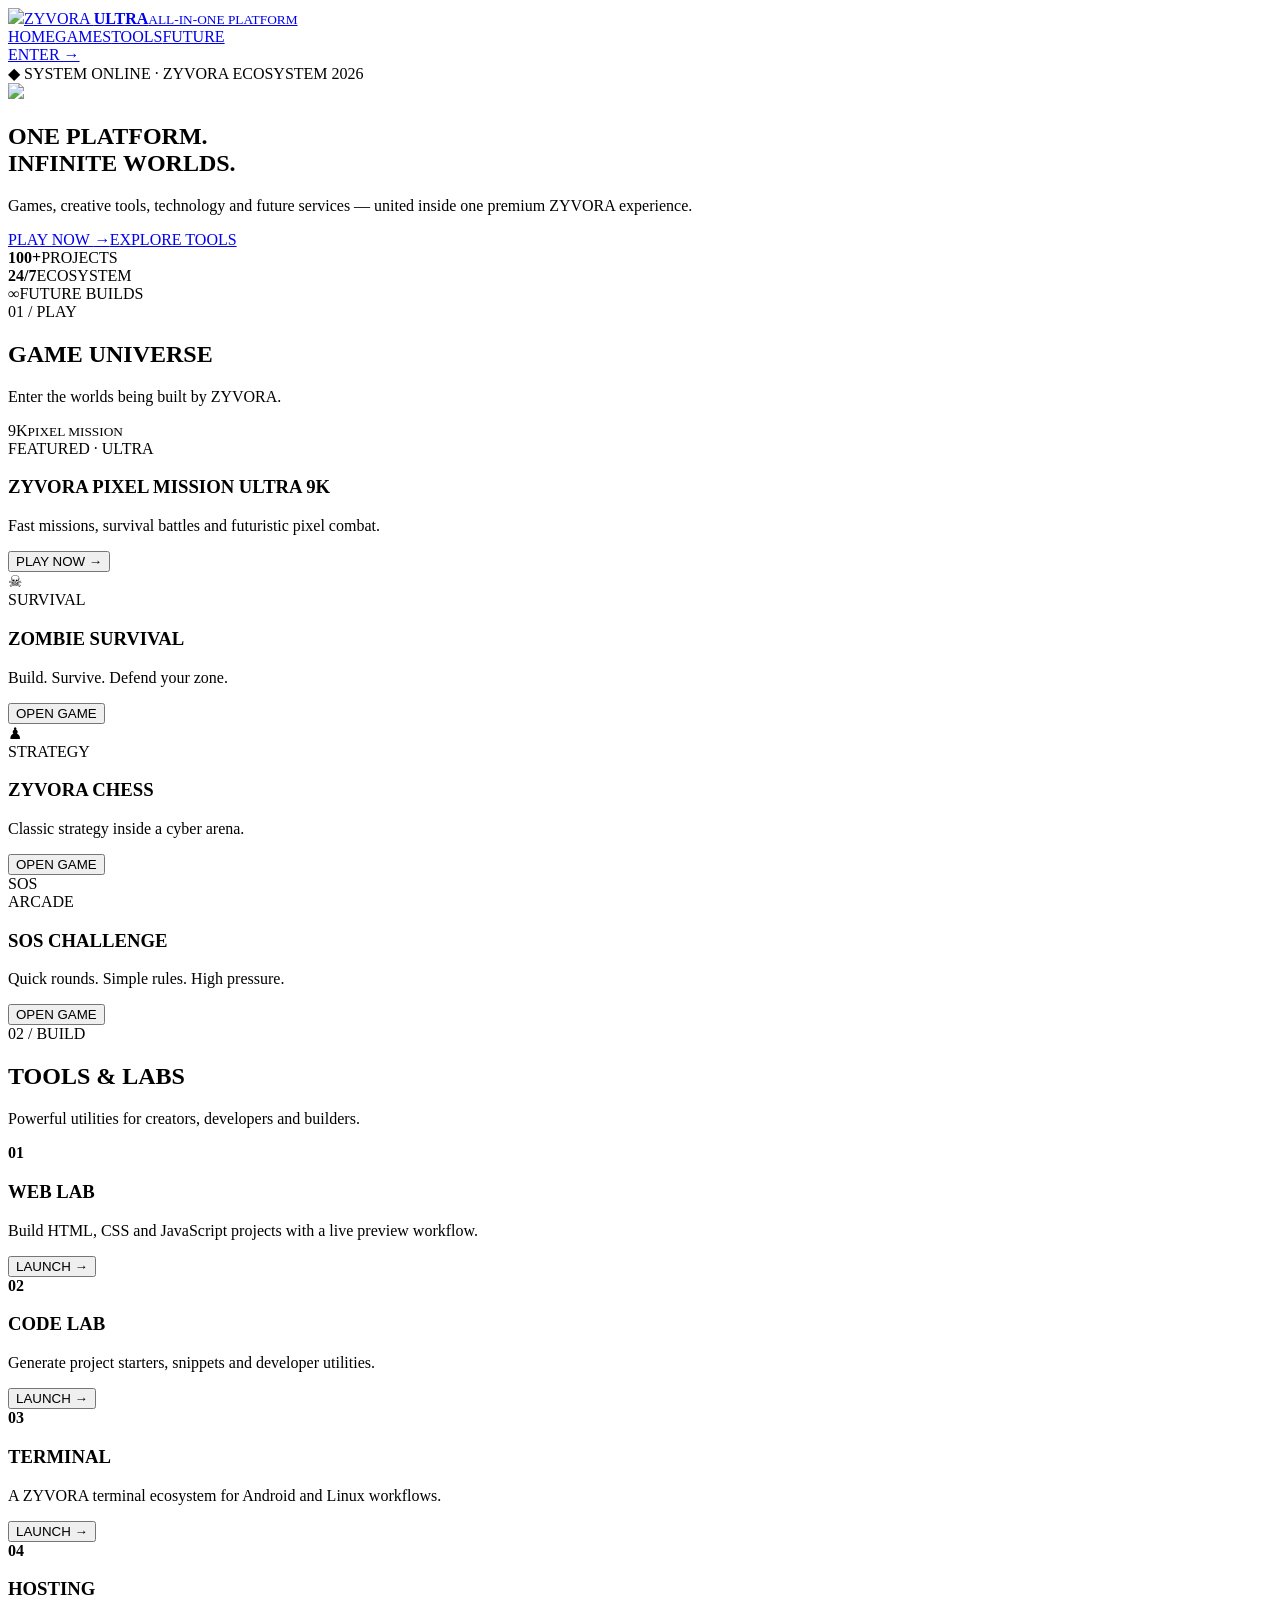
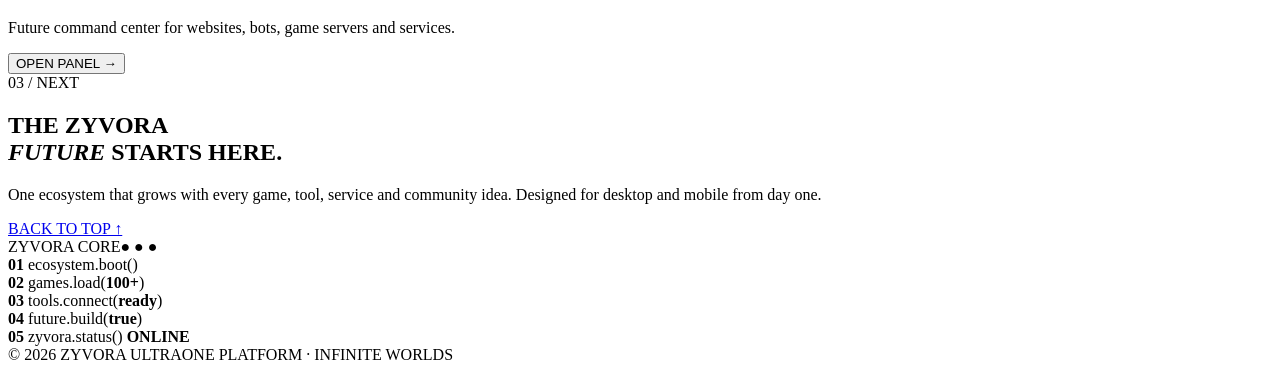
==== index.html @ 840ef097 "Build new ZYVORA ULTRA all-in-one website" ====
<!doctype html>
<html lang="en">
<head>
<meta charset="utf-8"><meta name="viewport" content="width=device-width,initial-scale=1">
<meta name="theme-color" content="#05070d"><meta name="description" content="ZYVORA ULTRA — All-in-One gaming, tools and technology platform.">
<title>ZYVORA ULTRA — ALL-IN-ONE</title>
<link rel="icon" href="logo.svg" type="image/svg+xml"><link rel="stylesheet" href="style.css"><script src="app.js" defer></script>
</head>
<body>
<div class="noise"></div><div class="orb orb1"></div><div class="orb orb2"></div>
<header class="nav"><a class="brand" href="#home"><img src="logo.svg"><span>ZYVORA <b>ULTRA</b><small>ALL-IN-ONE PLATFORM</small></span></a><nav><a href="#home">HOME</a><a href="#games">GAMES</a><a href="#tools">TOOLS</a><a href="#future">FUTURE</a></nav><a class="navbtn" href="#games">ENTER →</a></header>
<main id="home">
<section class="hero"><div class="eyebrow">◆ SYSTEM ONLINE · ZYVORA ECOSYSTEM 2026</div><div class="hero-logo"><img src="logo.svg"></div><h1>ONE PLATFORM.<br><span>INFINITE WORLDS.</span></h1><p>Games, creative tools, technology and future services — united inside one premium ZYVORA experience.</p><div class="actions"><a class="btn primary" href="#games">PLAY NOW <i>→</i></a><a class="btn secondary" href="#tools">EXPLORE TOOLS</a></div><div class="stats"><div><b>100+</b><span>PROJECTS</span></div><div><b>24/7</b><span>ECOSYSTEM</span></div><div><b>∞</b><span>FUTURE BUILDS</span></div></div></section>
<section id="games" class="section"><div class="section-head"><span>01 / PLAY</span><h2>GAME UNIVERSE</h2><p>Enter the worlds being built by ZYVORA.</p></div><div class="gamegrid">
<article class="game featured"><div class="gameart"><span>9K</span><small>PIXEL MISSION</small></div><div class="tag">FEATURED · ULTRA</div><h3>ZYVORA PIXEL MISSION ULTRA 9K</h3><p>Fast missions, survival battles and futuristic pixel combat.</p><button data-toast="Pixel Mission is coming online soon.">PLAY NOW →</button></article>
<article class="game"><div class="icon">☠</div><div class="tag">SURVIVAL</div><h3>ZOMBIE SURVIVAL</h3><p>Build. Survive. Defend your zone.</p><button data-toast="Zombie Survival module ready.">OPEN GAME</button></article>
<article class="game"><div class="icon">♟</div><div class="tag">STRATEGY</div><h3>ZYVORA CHESS</h3><p>Classic strategy inside a cyber arena.</p><button data-toast="Chess arena is being prepared.">OPEN GAME</button></article>
<article class="game"><div class="icon">SOS</div><div class="tag">ARCADE</div><h3>SOS CHALLENGE</h3><p>Quick rounds. Simple rules. High pressure.</p><button data-toast="SOS Challenge is coming soon.">OPEN GAME</button></article>
</div></section>
<section id="tools" class="section"><div class="section-head"><span>02 / BUILD</span><h2>TOOLS & LABS</h2><p>Powerful utilities for creators, developers and builders.</p></div><div class="toolgrid"><article><b>01</b><h3>WEB LAB</h3><p>Build HTML, CSS and JavaScript projects with a live preview workflow.</p><button data-toast="Web Lab module ready.">LAUNCH →</button></article><article><b>02</b><h3>CODE LAB</h3><p>Generate project starters, snippets and developer utilities.</p><button data-toast="Code Lab module ready.">LAUNCH →</button></article><article><b>03</b><h3>TERMINAL</h3><p>A ZYVORA terminal ecosystem for Android and Linux workflows.</p><button data-toast="ZYVORA Terminal module ready.">LAUNCH →</button></article><article><b>04</b><h3>HOSTING</h3><p>Future command center for websites, bots, game servers and services.</p><button data-toast="Hosting Command Center is coming soon.">OPEN PANEL →</button></article></div></section>
<section id="future" class="section future"><div class="futurecopy"><span>03 / NEXT</span><h2>THE ZYVORA<br><em>FUTURE</em> STARTS HERE.</h2><p>One ecosystem that grows with every game, tool, service and community idea. Designed for desktop and mobile from day one.</p><a class="btn primary" href="#home">BACK TO TOP ↑</a></div><div class="terminalcard"><div class="termhead"><span>ZYVORA CORE</span><i>● ● ●</i></div><div class="termline"><b>01</b> ecosystem.boot()</div><div class="termline"><b>02</b> games.load(<strong>100+</strong>)</div><div class="termline"><b>03</b> tools.connect(<strong>ready</strong>)</div><div class="termline"><b>04</b> future.build(<strong>true</strong>)</div><div class="termline active"><b>05</b> zyvora.status() <strong>ONLINE</strong></div></div></section>
</main>
<footer><span>© 2026 ZYVORA ULTRA</span><span>ONE PLATFORM · INFINITE WORLDS</span></footer>
<div id="toast" class="toast"></div>
</body></html>
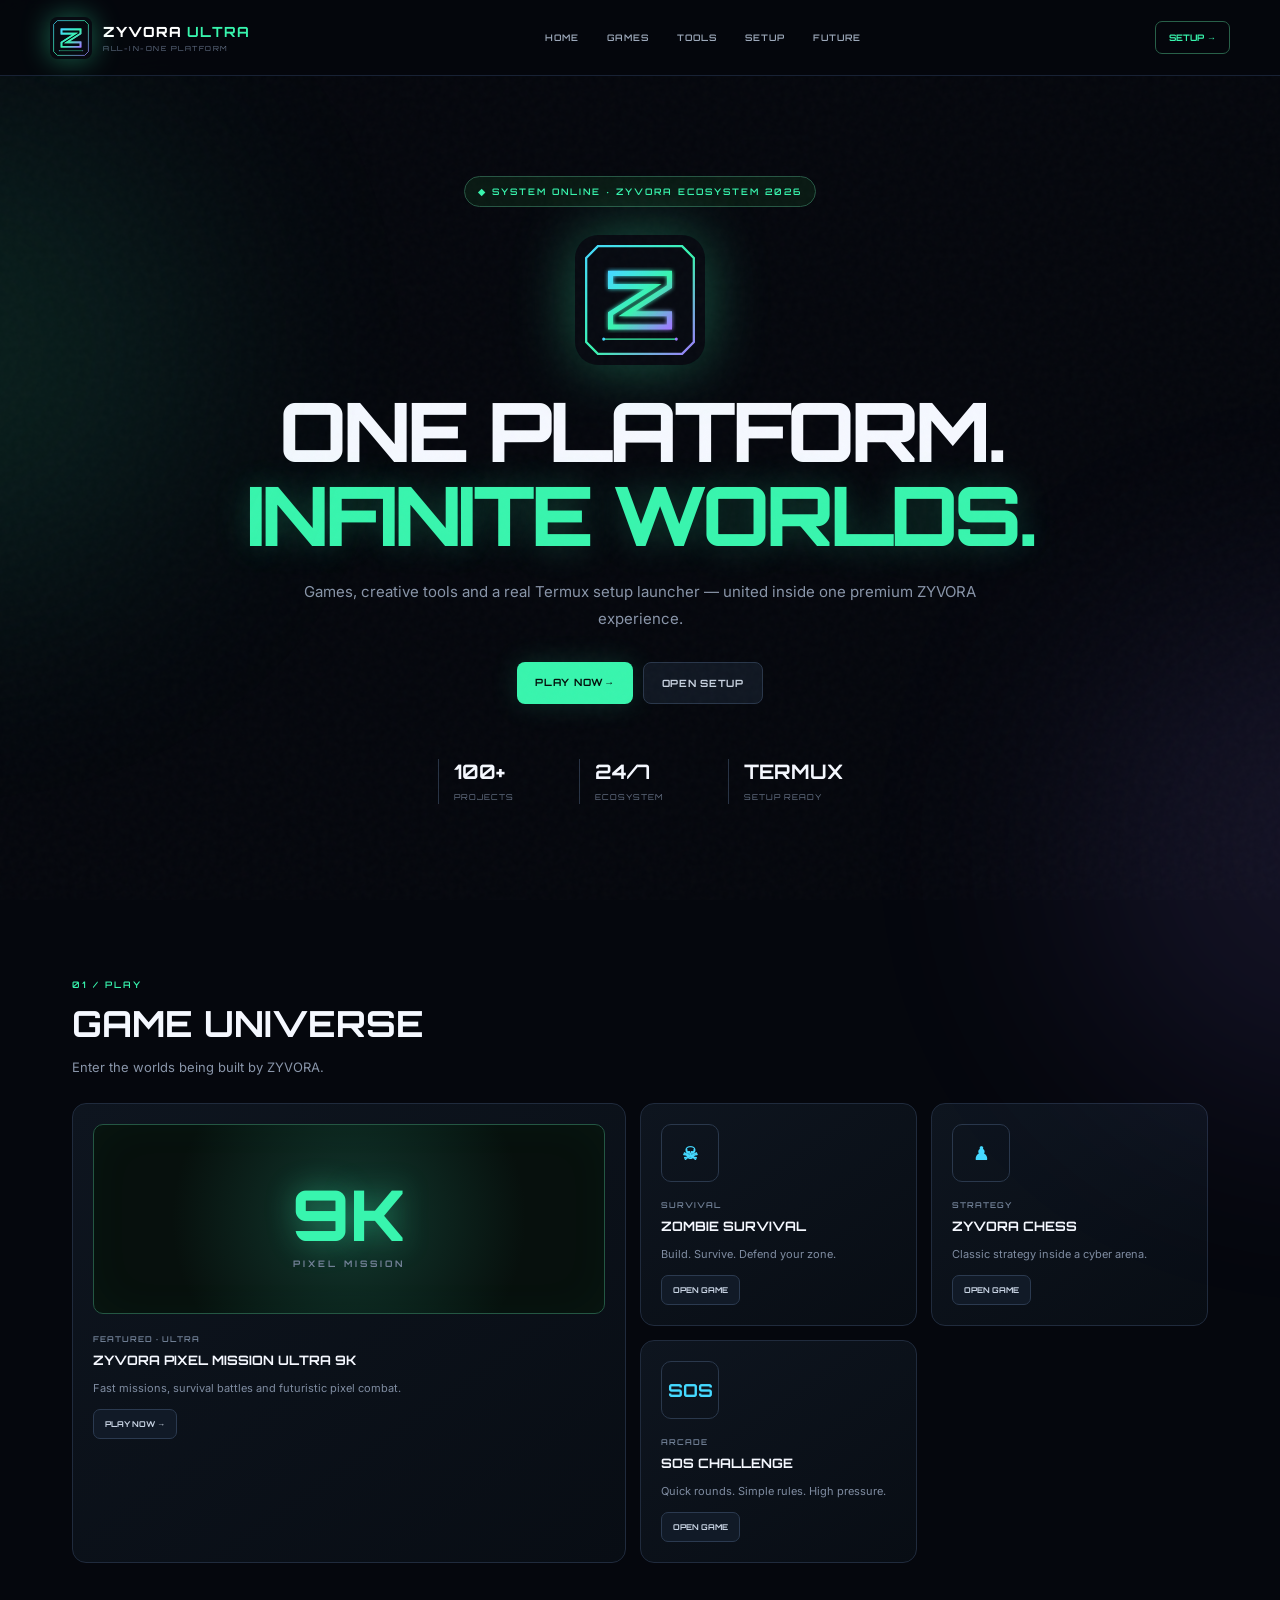
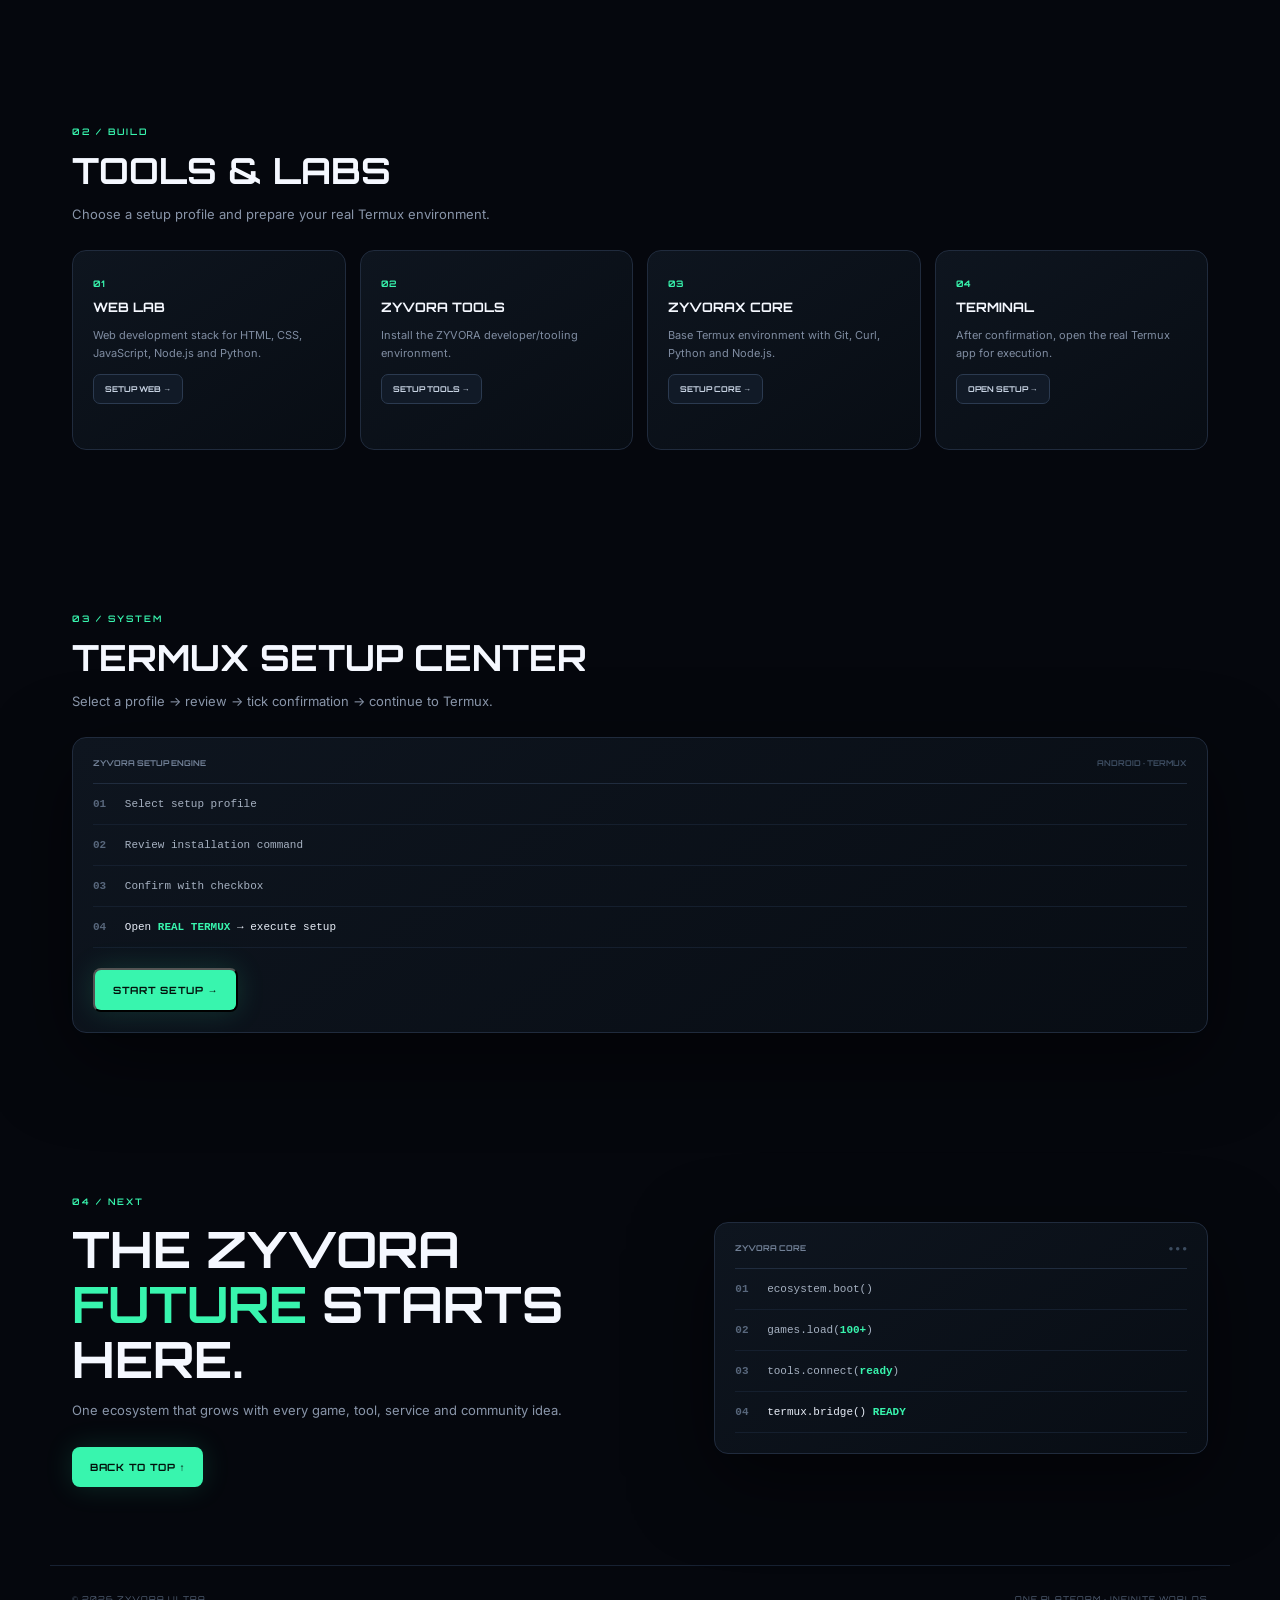
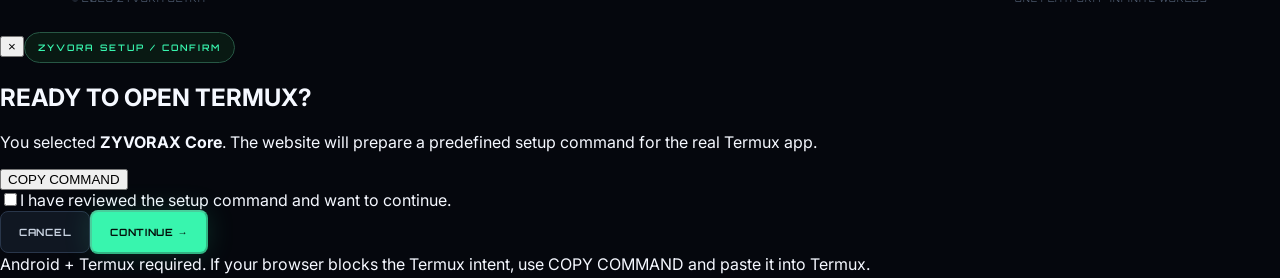
==== commit fb4d74ea: "Add Termux setup wizard and confirmation UI" ====
--- a/index.html
+++ b/index.html
@@ -1,25 +1 @@
-<!doctype html>
-<html lang="en">
-<head>
-<meta charset="utf-8"><meta name="viewport" content="width=device-width,initial-scale=1">
-<meta name="theme-color" content="#05070d"><meta name="description" content="ZYVORA ULTRA — All-in-One gaming, tools and technology platform.">
-<title>ZYVORA ULTRA — ALL-IN-ONE</title>
-<link rel="icon" href="logo.svg" type="image/svg+xml"><link rel="stylesheet" href="style.css"><script src="app.js" defer></script>
-</head>
-<body>
-<div class="noise"></div><div class="orb orb1"></div><div class="orb orb2"></div>
-<header class="nav"><a class="brand" href="#home"><img src="logo.svg"><span>ZYVORA <b>ULTRA</b><small>ALL-IN-ONE PLATFORM</small></span></a><nav><a href="#home">HOME</a><a href="#games">GAMES</a><a href="#tools">TOOLS</a><a href="#future">FUTURE</a></nav><a class="navbtn" href="#games">ENTER →</a></header>
-<main id="home">
-<section class="hero"><div class="eyebrow">◆ SYSTEM ONLINE · ZYVORA ECOSYSTEM 2026</div><div class="hero-logo"><img src="logo.svg"></div><h1>ONE PLATFORM.<br><span>INFINITE WORLDS.</span></h1><p>Games, creative tools, technology and future services — united inside one premium ZYVORA experience.</p><div class="actions"><a class="btn primary" href="#games">PLAY NOW <i>→</i></a><a class="btn secondary" href="#tools">EXPLORE TOOLS</a></div><div class="stats"><div><b>100+</b><span>PROJECTS</span></div><div><b>24/7</b><span>ECOSYSTEM</span></div><div><b>∞</b><span>FUTURE BUILDS</span></div></div></section>
-<section id="games" class="section"><div class="section-head"><span>01 / PLAY</span><h2>GAME UNIVERSE</h2><p>Enter the worlds being built by ZYVORA.</p></div><div class="gamegrid">
-<article class="game featured"><div class="gameart"><span>9K</span><small>PIXEL MISSION</small></div><div class="tag">FEATURED · ULTRA</div><h3>ZYVORA PIXEL MISSION ULTRA 9K</h3><p>Fast missions, survival battles and futuristic pixel combat.</p><button data-toast="Pixel Mission is coming online soon.">PLAY NOW →</button></article>
-<article class="game"><div class="icon">☠</div><div class="tag">SURVIVAL</div><h3>ZOMBIE SURVIVAL</h3><p>Build. Survive. Defend your zone.</p><button data-toast="Zombie Survival module ready.">OPEN GAME</button></article>
-<article class="game"><div class="icon">♟</div><div class="tag">STRATEGY</div><h3>ZYVORA CHESS</h3><p>Classic strategy inside a cyber arena.</p><button data-toast="Chess arena is being prepared.">OPEN GAME</button></article>
-<article class="game"><div class="icon">SOS</div><div class="tag">ARCADE</div><h3>SOS CHALLENGE</h3><p>Quick rounds. Simple rules. High pressure.</p><button data-toast="SOS Challenge is coming soon.">OPEN GAME</button></article>
-</div></section>
-<section id="tools" class="section"><div class="section-head"><span>02 / BUILD</span><h2>TOOLS & LABS</h2><p>Powerful utilities for creators, developers and builders.</p></div><div class="toolgrid"><article><b>01</b><h3>WEB LAB</h3><p>Build HTML, CSS and JavaScript projects with a live preview workflow.</p><button data-toast="Web Lab module ready.">LAUNCH →</button></article><article><b>02</b><h3>CODE LAB</h3><p>Generate project starters, snippets and developer utilities.</p><button data-toast="Code Lab module ready.">LAUNCH →</button></article><article><b>03</b><h3>TERMINAL</h3><p>A ZYVORA terminal ecosystem for Android and Linux workflows.</p><button data-toast="ZYVORA Terminal module ready.">LAUNCH →</button></article><article><b>04</b><h3>HOSTING</h3><p>Future command center for websites, bots, game servers and services.</p><button data-toast="Hosting Command Center is coming soon.">OPEN PANEL →</button></article></div></section>
-<section id="future" class="section future"><div class="futurecopy"><span>03 / NEXT</span><h2>THE ZYVORA<br><em>FUTURE</em> STARTS HERE.</h2><p>One ecosystem that grows with every game, tool, service and community idea. Designed for desktop and mobile from day one.</p><a class="btn primary" href="#home">BACK TO TOP ↑</a></div><div class="terminalcard"><div class="termhead"><span>ZYVORA CORE</span><i>● ● ●</i></div><div class="termline"><b>01</b> ecosystem.boot()</div><div class="termline"><b>02</b> games.load(<strong>100+</strong>)</div><div class="termline"><b>03</b> tools.connect(<strong>ready</strong>)</div><div class="termline"><b>04</b> future.build(<strong>true</strong>)</div><div class="termline active"><b>05</b> zyvora.status() <strong>ONLINE</strong></div></div></section>
-</main>
-<footer><span>© 2026 ZYVORA ULTRA</span><span>ONE PLATFORM · INFINITE WORLDS</span></footer>
-<div id="toast" class="toast"></div>
-</body></html>
+<!doctype html><html lang="en"><head><meta charset="utf-8"><meta name="viewport" content="width=device-width,initial-scale=1"><meta name="theme-color" content="#05070d"><meta name="description" content="ZYVORA ULTRA — All-in-One gaming, tools and Termux setup."><title>ZYVORA ULTRA — ALL-IN-ONE</title><link rel="icon" href="logo.svg" type="image/svg+xml"><link rel="stylesheet" href="style.css"><script src="app.js" defer></script></head><body><div class="noise"></div><div class="orb orb1"></div><div class="orb orb2"></div><header class="nav"><a class="brand" href="#home"><img src="logo.svg"><span>ZYVORA <b>ULTRA</b><small>ALL-IN-ONE PLATFORM</small></span></a><nav><a href="#home">HOME</a><a href="#games">GAMES</a><a href="#tools">TOOLS</a><a href="#setup">SETUP</a><a href="#future">FUTURE</a></nav><a class="navbtn" href="#setup">SETUP →</a></header><main id="home"><section class="hero"><div class="eyebrow">◆ SYSTEM ONLINE · ZYVORA ECOSYSTEM 2026</div><div class="hero-logo"><img src="logo.svg"></div><h1>ONE PLATFORM.<br><span>INFINITE WORLDS.</span></h1><p>Games, creative tools and a real Termux setup launcher — united inside one premium ZYVORA experience.</p><div class="actions"><a class="btn primary" href="#games">PLAY NOW <i>→</i></a><a class="btn secondary" href="#setup">OPEN SETUP</a></div><div class="stats"><div><b>100+</b><span>PROJECTS</span></div><div><b>24/7</b><span>ECOSYSTEM</span></div><div><b>TERMUX</b><span>SETUP READY</span></div></div></section><section id="games" class="section"><div class="section-head"><span>01 / PLAY</span><h2>GAME UNIVERSE</h2><p>Enter the worlds being built by ZYVORA.</p></div><div class="gamegrid"><article class="game featured"><div class="gameart"><span>9K</span><small>PIXEL MISSION</small></div><div class="tag">FEATURED · ULTRA</div><h3>ZYVORA PIXEL MISSION ULTRA 9K</h3><p>Fast missions, survival battles and futuristic pixel combat.</p><button data-toast="Pixel Mission is coming online soon.">PLAY NOW →</button></article><article class="game"><div class="icon">☠</div><div class="tag">SURVIVAL</div><h3>ZOMBIE SURVIVAL</h3><p>Build. Survive. Defend your zone.</p><button data-toast="Zombie Survival module ready.">OPEN GAME</button></article><article class="game"><div class="icon">♟</div><div class="tag">STRATEGY</div><h3>ZYVORA CHESS</h3><p>Classic strategy inside a cyber arena.</p><button data-toast="Chess arena is being prepared.">OPEN GAME</button></article><article class="game"><div class="icon">SOS</div><div class="tag">ARCADE</div><h3>SOS CHALLENGE</h3><p>Quick rounds. Simple rules. High pressure.</p><button data-toast="SOS Challenge is coming soon.">OPEN GAME</button></article></div></section><section id="tools" class="section"><div class="section-head"><span>02 / BUILD</span><h2>TOOLS & LABS</h2><p>Choose a setup profile and prepare your real Termux environment.</p></div><div class="toolgrid"><article><b>01</b><h3>WEB LAB</h3><p>Web development stack for HTML, CSS, JavaScript, Node.js and Python.</p><button data-setup-profile="web">SETUP WEB →</button></article><article><b>02</b><h3>ZYVORA TOOLS</h3><p>Install the ZYVORA developer/tooling environment.</p><button data-setup-profile="tools">SETUP TOOLS →</button></article><article><b>03</b><h3>ZYVORAX CORE</h3><p>Base Termux environment with Git, Curl, Python and Node.js.</p><button data-setup-profile="zyvorax">SETUP CORE →</button></article><article><b>04</b><h3>TERMINAL</h3><p>After confirmation, open the real Termux app for execution.</p><button id="setupBtn">OPEN SETUP →</button></article></div></section><section id="setup" class="section"><div class="section-head"><span>03 / SYSTEM</span><h2>TERMUX SETUP CENTER</h2><p>Select a profile → review → tick confirmation → continue to Termux.</p></div><div class="terminalcard"><div class="termhead"><span>ZYVORA SETUP ENGINE</span><i>ANDROID · TERMUX</i></div><div class="termline"><b>01</b> Select setup profile</div><div class="termline"><b>02</b> Review installation command</div><div class="termline"><b>03</b> Confirm with checkbox</div><div class="termline active"><b>04</b> Open <strong>REAL TERMUX</strong> → execute setup</div><div style="margin-top:20px"><button class="btn primary" id="setupBtn2" onclick="document.getElementById('setupBtn').click()">START SETUP →</button></div></div></section><section id="future" class="section future"><div class="futurecopy"><span>04 / NEXT</span><h2>THE ZYVORA<br><em>FUTURE</em> STARTS HERE.</h2><p>One ecosystem that grows with every game, tool, service and community idea.</p><a class="btn primary" href="#home">BACK TO TOP ↑</a></div><div class="terminalcard"><div class="termhead"><span>ZYVORA CORE</span><i>● ● ●</i></div><div class="termline"><b>01</b> ecosystem.boot()</div><div class="termline"><b>02</b> games.load(<strong>100+</strong>)</div><div class="termline"><b>03</b> tools.connect(<strong>ready</strong>)</div><div class="termline active"><b>04</b> termux.bridge() <strong>READY</strong></div></div></section></main><footer><span>© 2026 ZYVORA ULTRA</span><span>ONE PLATFORM · INFINITE WORLDS</span></footer><div id="toast" class="toast"></div><div id="setupModal" class="setup-modal"><div class="setup-dialog"><button class="modal-x" id="cancelSetup">×</button><span class="eyebrow">ZYVORA SETUP / CONFIRM</span><h2>READY TO OPEN TERMUX?</h2><p>You selected <strong id="selectedSetup">ZYVORAX Core</strong>. The website will prepare a predefined setup command for the real Termux app.</p><div class="command-box"><code id="setupCommand"></code><button id="copyCommand">COPY COMMAND</button></div><label class="confirm-row"><input id="setupConfirm" type="checkbox"><span>I have reviewed the setup command and want to continue.</span></label><div class="modal-actions"><button class="btn secondary" id="cancelSetup2" onclick="document.getElementById('cancelSetup').click()">CANCEL</button><button class="btn primary" id="continueSetup" disabled>CONTINUE →</button></div><div class="termux-note">Android + Termux required. If your browser blocks the Termux intent, use COPY COMMAND and paste it into Termux.</div></div></div></body></html>
--- a/style.css
+++ b/style.css
@@ -0,0 +1,2 @@
+@import url('https://fonts.googleapis.com/css2?family=Inter:wght@400;500;600;700;800&family=Orbitron:wght@500;600;700;800&display=swap');
+:root{--bg:#05070d;--panel:#0b1019;--line:#202b3d;--text:#f5f8ff;--muted:#8995a9;--green:#38f5ae;--cyan:#45d9ff;--purple:#9d7cff}*{box-sizing:border-box}html{scroll-behavior:smooth}body{margin:0;background:var(--bg);color:var(--text);font-family:Inter,Arial,sans-serif;overflow-x:hidden}.noise{position:fixed;inset:0;pointer-events:none;z-index:5;opacity:.035;background-image:url("data:image/svg+xml,%3Csvg viewBox='0 0 180 180' xmlns='http://www.w3.org/2000/svg'%3E%3Cfilter id='n'%3E%3CfeTurbulence type='fractalNoise' baseFrequency='.8' numOctaves='3' stitchTiles='stitch'/%3E%3C/filter%3E%3Crect width='100%25' height='100%25' filter='url(%23n)' opacity='.7'/%3E%3C/svg%3E")}.orb{position:fixed;width:500px;height:500px;border-radius:50%;filter:blur(130px);opacity:.11;pointer-events:none}.orb1{background:var(--green);left:-300px;top:100px}.orb2{background:var(--purple);right:-300px;top:600px}.nav{height:76px;position:sticky;top:0;z-index:10;display:flex;align-items:center;justify-content:space-between;padding:0 max(22px,calc((100% - 1180px)/2));border-bottom:1px solid #182235;background:#05070de8;backdrop-filter:blur(18px)}.brand{display:flex;align-items:center;gap:11px;color:#fff;text-decoration:none;font:800 14px Orbitron;letter-spacing:1px}.brand img{width:42px;height:42px;filter:drop-shadow(0 0 14px #38f5ae66)}.brand b{color:var(--green)}.brand small{display:block;color:#66738a;font:7px Orbitron;letter-spacing:1.5px;margin-top:4px}.nav nav{display:flex;gap:28px}.nav nav a{color:#9da9bb;text-decoration:none;font:600 9px Orbitron;letter-spacing:1px}.nav nav a:hover{color:var(--green)}.navbtn{color:var(--green);border:1px solid #286049;padding:10px 13px;border-radius:7px;text-decoration:none;font:700 9px Orbitron}.hero{max-width:1000px;margin:auto;text-align:center;padding:100px 22px 90px}.eyebrow,.section-head>span,.futurecopy>span{font:600 9px Orbitron;letter-spacing:2px;color:var(--green)}.eyebrow{display:inline-block;border:1px solid #275744;background:#091913;padding:9px 13px;border-radius:30px}.hero-logo img{width:130px;margin:28px 0 5px;filter:drop-shadow(0 0 30px #38f5ae55)}h1{font:800 clamp(42px,8vw,82px)/1.02 Orbitron;letter-spacing:-4px;margin:15px 0 22px}h1 span{color:var(--green);text-shadow:0 0 35px #38f5ae3d}.hero p{max-width:700px;margin:auto;color:var(--muted);line-height:1.8;font-size:15px}.actions{display:flex;justify-content:center;gap:10px;margin-top:30px}.btn{display:inline-flex;padding:14px 18px;border-radius:8px;text-decoration:none;font:700 10px Orbitron;letter-spacing:.7px}.primary{background:var(--green);color:#03100b;box-shadow:0 0 28px #38f5ae26}.primary:hover{box-shadow:0 0 35px #38f5ae5c;transform:translateY(-2px)}.secondary{background:#101722;border:1px solid #29364a;color:#c8d2e0}.stats{display:flex;justify-content:center;gap:65px;margin-top:55px}.stats div{text-align:left;border-left:1px solid #283345;padding-left:15px}.stats b{display:block;font:700 20px Orbitron}.stats span{font:8px Orbitron;color:#69758a;letter-spacing:1px}.section{max-width:1180px;margin:auto;padding:78px 22px}.section-head{margin-bottom:28px}.section-head h2{font:700 clamp(25px,4vw,36px) Orbitron;margin:9px 0}.section-head p{color:var(--muted);font-size:13px}.gamegrid{display:grid;grid-template-columns:2fr 1fr 1fr;gap:14px}.game,.toolgrid article,.terminalcard{border:1px solid var(--line);background:linear-gradient(145deg,#0e151f,#080d14);border-radius:14px;padding:20px}.game{min-height:210px}.game.featured{grid-row:span 2}.gameart{height:190px;border-radius:10px;margin-bottom:20px;display:grid;place-items:center;align-content:center;background:radial-gradient(circle,#12392f,#07100d 65%);border:1px solid #245743;box-shadow:inset 0 0 50px #38f5ae08}.gameart span{font:800 70px Orbitron;color:var(--green);text-shadow:0 0 30px #38f5ae66}.gameart small{font:700 9px Orbitron;color:#728096;letter-spacing:3px}.icon{width:58px;height:58px;display:grid;place-items:center;border-radius:10px;border:1px solid #2a384c;color:var(--cyan);font:700 18px Orbitron;margin-bottom:18px}.tag{color:#718096;font:600 8px Orbitron;letter-spacing:1px}.game h3,.toolgrid h3{font:700 13px Orbitron;margin:8px 0}.game p,.toolgrid p{font-size:11px;color:#7f8ca1;line-height:1.7}.game button,.toolgrid button{border:1px solid #2b3a50;background:#111a27;color:#c8d3e3;border-radius:7px;padding:9px 11px;font:700 8px Orbitron;cursor:pointer}.game button:hover,.toolgrid button:hover{border-color:var(--green);color:var(--green)}.toolgrid{display:grid;grid-template-columns:repeat(4,1fr);gap:14px}.toolgrid article{min-height:200px}.toolgrid article>b{color:var(--green);font:700 9px Orbitron}.future{display:grid;grid-template-columns:1.2fr 1fr;gap:50px;align-items:center}.futurecopy h2{font:700 clamp(30px,5vw,50px)/1.1 Orbitron;margin:12px 0}.futurecopy em{font-style:normal;color:var(--green)}.futurecopy p{max-width:550px;color:var(--muted);line-height:1.8;font-size:13px;margin-bottom:25px}.terminalcard{box-shadow:0 25px 80px #0008}.termhead{display:flex;justify-content:space-between;padding-bottom:15px;border-bottom:1px solid #202c3e;color:#718096;font:700 8px Orbitron}.termhead i{font-style:normal;color:#3c4c60}.termline{padding:14px 0;border-bottom:1px solid #151f2e;color:#a6b1c1;font:11px monospace}.termline b{color:#58677c;margin-right:12px}.termline strong{color:var(--green)}.termline.active{color:#e7edf7}footer{max-width:1180px;margin:auto;padding:28px 22px;color:#56647a;border-top:1px solid #172132;display:flex;justify-content:space-between;font:8px Orbitron;letter-spacing:1px}.toast{position:fixed;right:20px;bottom:20px;z-index:20;background:#101a27;border:1px solid #2b3b52;border-radius:8px;padding:13px 16px;color:#dbe5f2;font-size:11px;transform:translateY(20px);opacity:0;transition:.25s}.toast.show{opacity:1;transform:none}@media(max-width:900px){.nav nav{display:none}.gamegrid{grid-template-columns:1fr 1fr}.game.featured{grid-column:span 2}.toolgrid{grid-template-columns:1fr 1fr}.future{grid-template-columns:1fr}}@media(max-width:600px){.nav{height:66px;padding:0 13px}.navbtn{display:none}.hero{padding:70px 15px}.hero h1{letter-spacing:-2px}.hero p{font-size:13px}.actions,.stats{flex-direction:column}.actions .btn{width:100%;justify-content:center}.stats{gap:12px;align-items:stretch}.stats div{border-left:0;border-top:1px solid #283345;padding:10px 0}.section{padding:55px 15px}.gamegrid,.toolgrid{grid-template-columns:1fr}.game.featured{grid-column:auto}.gameart{height:150px}footer{flex-direction:column;gap:10px;text-align:center}}
